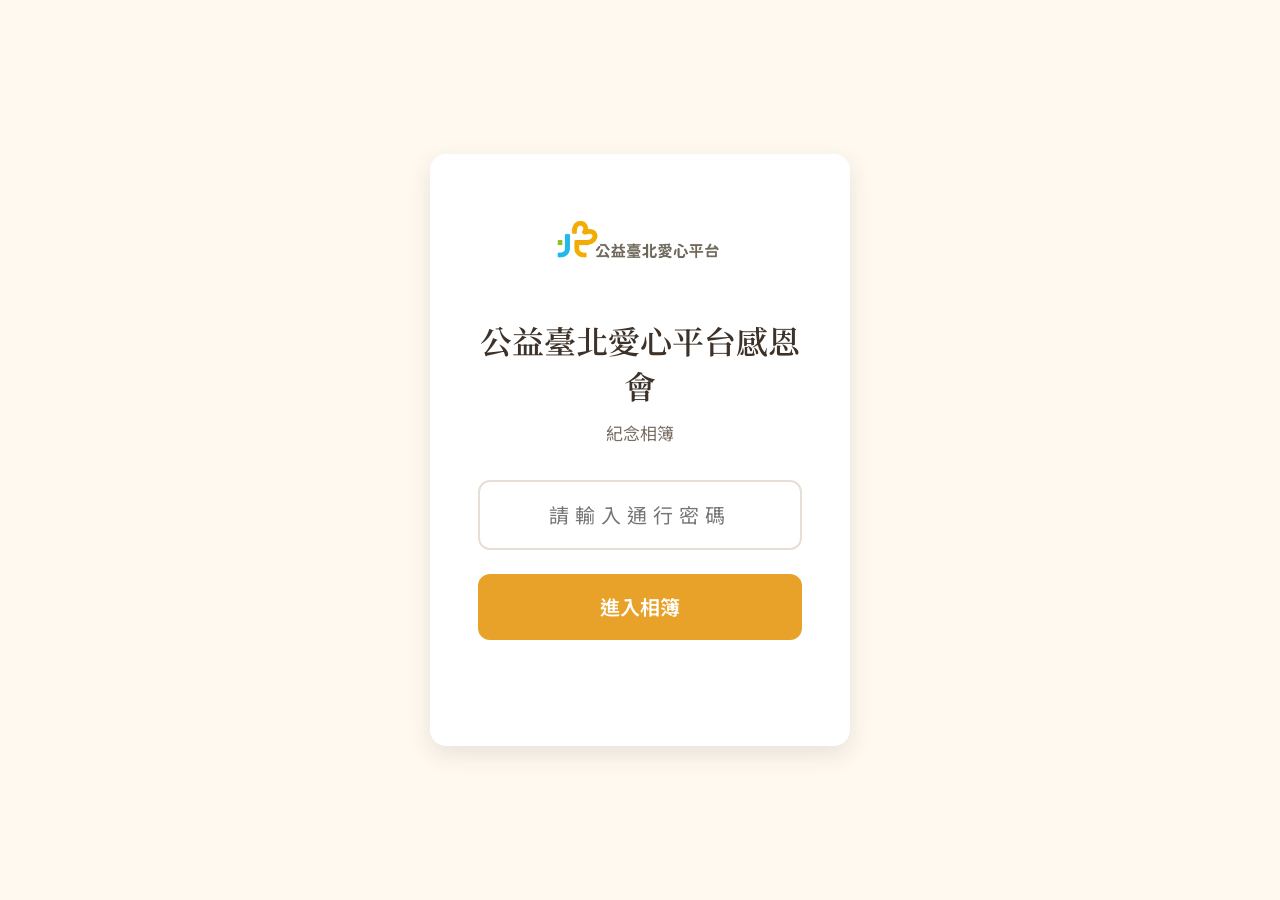
==== award.html @ 9b938a84 "deploy: initial deployment Co-Authored-By: Claude Opus 4.6 <noreply@anthropic.com>" ====
<!DOCTYPE html>
<html lang="zh-Hant">
<head>
  <meta charset="UTF-8">
<meta name="viewport" content="width=device-width, initial-scale=1.0">
<title>頒發感謝狀 - 公益臺北愛心平台感恩會</title>

<!-- OG Meta for LINE -->
<meta property="og:title" content="公益臺北愛心平台感恩會 紀念相簿">
<meta property="og:description" content="感謝您的愛心與支持，邀請您瀏覽活動紀念照片">
<meta property="og:image" content="assets/banner/banner.png">
<meta property="og:type" content="website">

<!-- Google Fonts -->
<link rel="preconnect" href="https://fonts.googleapis.com">
<link rel="preconnect" href="https://fonts.gstatic.com" crossorigin>
<link href="https://fonts.googleapis.com/css2?family=Noto+Sans+TC:wght@400;500;600;700&family=Noto+Serif+TC:wght@600;700&display=swap" rel="stylesheet">

<!-- CSS -->
<link rel="stylesheet" href="styles/variables.css">
<link rel="stylesheet" href="styles/reset.css">
<link rel="stylesheet" href="styles/typography.css">
<link rel="stylesheet" href="styles/layout.css">
<link rel="stylesheet" href="styles/components.css">

</head>
<body>
  <nav class="site-nav">
  <div class="container flex-between">
    <a href="home.html">
      <img src="assets/logo/logo.png" alt="公益臺北愛心平台" class="nav-logo">
    </a>
    <a href="home.html" class="nav-back"><span>&#x276E;</span> <span>返回</span></a>
  </div>
</nav>


  <!-- 分類標題 -->
  <section class="category-header">
    <h2>頒發感謝狀</h2>
    <p class="photo-count">56 張照片</p>
  </section>

  <!-- 照片 Grid -->
  <section class="section" style="padding-top: 0;">
    <div class="container">
      <div class="photo-grid">
        <div class="photo-thumb fade-in" data-id="1hTBKIY80ScfodT5m7yfDwM__0M0WpxG6" data-caption="" data-filename="0S9A0737.JPG"><img data-src="https://drive.google.com/thumbnail?id=1hTBKIY80ScfodT5m7yfDwM__0M0WpxG6&sz=w400" alt=""></div>
<div class="photo-thumb fade-in" data-id="1rqix9MvWHbp6eznF_7QA_4PvF2CaEjPY" data-caption="" data-filename="0S9A0743.JPG"><img data-src="https://drive.google.com/thumbnail?id=1rqix9MvWHbp6eznF_7QA_4PvF2CaEjPY&sz=w400" alt=""></div>
<div class="photo-thumb fade-in" data-id="1D1mM7UgnUJrBKVbi3zwCXtDhPWL4DLtp" data-caption="" data-filename="0S9A0747.JPG"><img data-src="https://drive.google.com/thumbnail?id=1D1mM7UgnUJrBKVbi3zwCXtDhPWL4DLtp&sz=w400" alt=""></div>
<div class="photo-thumb fade-in" data-id="16OtWYpB609xQ6dV7C21-GiZXfqPmvA0l" data-caption="" data-filename="0S9A0754.JPG"><img data-src="https://drive.google.com/thumbnail?id=16OtWYpB609xQ6dV7C21-GiZXfqPmvA0l&sz=w400" alt=""></div>
<div class="photo-thumb fade-in" data-id="1kt9wzj3GRYmQT6vp-5Wf1or2348fQHsH" data-caption="" data-filename="0S9A0767.JPG"><img data-src="https://drive.google.com/thumbnail?id=1kt9wzj3GRYmQT6vp-5Wf1or2348fQHsH&sz=w400" alt=""></div>
<div class="photo-thumb fade-in" data-id="1w5-OfsctsFMR0wRS5SEn62PicZaZlOOE" data-caption="" data-filename="0S9A0773.JPG"><img data-src="https://drive.google.com/thumbnail?id=1w5-OfsctsFMR0wRS5SEn62PicZaZlOOE&sz=w400" alt=""></div>
<div class="photo-thumb fade-in" data-id="1C3iq4yYSa3TQpjZTOcf_MdUqASuZRkHA" data-caption="" data-filename="0S9A0780.JPG"><img data-src="https://drive.google.com/thumbnail?id=1C3iq4yYSa3TQpjZTOcf_MdUqASuZRkHA&sz=w400" alt=""></div>
<div class="photo-thumb fade-in" data-id="1hza6xqUMh22DNZes1SWyHBUPTNP7xUwH" data-caption="" data-filename="0S9A0788.JPG"><img data-src="https://drive.google.com/thumbnail?id=1hza6xqUMh22DNZes1SWyHBUPTNP7xUwH&sz=w400" alt=""></div>
<div class="photo-thumb fade-in" data-id="1ATRD1hlkTgE_JkXGFcGfFt41uDZh9Cn3" data-caption="" data-filename="0S9A0794.JPG"><img data-src="https://drive.google.com/thumbnail?id=1ATRD1hlkTgE_JkXGFcGfFt41uDZh9Cn3&sz=w400" alt=""></div>
<div class="photo-thumb fade-in" data-id="1OjeS_r78PI4mHFp-Gt3MGgZaIO9wUgzI" data-caption="" data-filename="0S9A0802.JPG"><img data-src="https://drive.google.com/thumbnail?id=1OjeS_r78PI4mHFp-Gt3MGgZaIO9wUgzI&sz=w400" alt=""></div>
<div class="photo-thumb fade-in" data-id="1WucYxwaDZQnKKBfzmmJfTIrGUk7Paz59" data-caption="" data-filename="0S9A0803.JPG"><img data-src="https://drive.google.com/thumbnail?id=1WucYxwaDZQnKKBfzmmJfTIrGUk7Paz59&sz=w400" alt=""></div>
<div class="photo-thumb fade-in" data-id="1COvFPYYn2s9B98wXqhgGI5fr5uttLdl_" data-caption="" data-filename="0S9A0809.JPG"><img data-src="https://drive.google.com/thumbnail?id=1COvFPYYn2s9B98wXqhgGI5fr5uttLdl_&sz=w400" alt=""></div>
<div class="photo-thumb fade-in" data-id="150RCx-tTeShQvu4wvd_OO1d58TEy_Ld7" data-caption="" data-filename="0S9A0815.JPG"><img data-src="https://drive.google.com/thumbnail?id=150RCx-tTeShQvu4wvd_OO1d58TEy_Ld7&sz=w400" alt=""></div>
<div class="photo-thumb fade-in" data-id="1aHtfWdMaIexiYTPr9qhhPPbL_mAv5UAP" data-caption="" data-filename="0S9A0821.JPG"><img data-src="https://drive.google.com/thumbnail?id=1aHtfWdMaIexiYTPr9qhhPPbL_mAv5UAP&sz=w400" alt=""></div>
<div class="photo-thumb fade-in" data-id="1N2h077VraieuQ9cUTbIPj6joPcEV-2Ec" data-caption="" data-filename="0S9A0827.JPG"><img data-src="https://drive.google.com/thumbnail?id=1N2h077VraieuQ9cUTbIPj6joPcEV-2Ec&sz=w400" alt=""></div>
<div class="photo-thumb fade-in" data-id="1GIfGI2sFdI0TECr1cQjli2_RtvwfU0Cy" data-caption="" data-filename="0S9A0829.JPG"><img data-src="https://drive.google.com/thumbnail?id=1GIfGI2sFdI0TECr1cQjli2_RtvwfU0Cy&sz=w400" alt=""></div>
<div class="photo-thumb fade-in" data-id="1b-4ljis1AR4EURvG1oJSn80blmiBHUbf" data-caption="" data-filename="0S9A0834.JPG"><img data-src="https://drive.google.com/thumbnail?id=1b-4ljis1AR4EURvG1oJSn80blmiBHUbf&sz=w400" alt=""></div>
<div class="photo-thumb fade-in" data-id="1NzDQK__nemL3eltIj-4B-GHB9R3pQzy2" data-caption="" data-filename="0S9A0842.JPG"><img data-src="https://drive.google.com/thumbnail?id=1NzDQK__nemL3eltIj-4B-GHB9R3pQzy2&sz=w400" alt=""></div>
<div class="photo-thumb fade-in" data-id="19zk8UKy9YvlVJ2ycytZomYk9FDtyyPg2" data-caption="" data-filename="0S9A0845.JPG"><img data-src="https://drive.google.com/thumbnail?id=19zk8UKy9YvlVJ2ycytZomYk9FDtyyPg2&sz=w400" alt=""></div>
<div class="photo-thumb fade-in" data-id="1Iw4o1z5kn_3RMZnk8ggvsG0H9WiArbpl" data-caption="" data-filename="0S9A0851.JPG"><img data-src="https://drive.google.com/thumbnail?id=1Iw4o1z5kn_3RMZnk8ggvsG0H9WiArbpl&sz=w400" alt=""></div>
<div class="photo-thumb fade-in" data-id="1b0kV0VwCP5ncJMukAvV0shjLvShZBM4s" data-caption="" data-filename="0S9A0861.JPG"><img data-src="https://drive.google.com/thumbnail?id=1b0kV0VwCP5ncJMukAvV0shjLvShZBM4s&sz=w400" alt=""></div>
<div class="photo-thumb fade-in" data-id="1n3TOVcw5hU-wxJ3sDCc0vU6RC-dvSl0i" data-caption="" data-filename="0S9A0867.JPG"><img data-src="https://drive.google.com/thumbnail?id=1n3TOVcw5hU-wxJ3sDCc0vU6RC-dvSl0i&sz=w400" alt=""></div>
<div class="photo-thumb fade-in" data-id="1HjWaT7oLVKa4Jtp_5wSojpvyq3YOyVON" data-caption="" data-filename="0S9A0873.JPG"><img data-src="https://drive.google.com/thumbnail?id=1HjWaT7oLVKa4Jtp_5wSojpvyq3YOyVON&sz=w400" alt=""></div>
<div class="photo-thumb fade-in" data-id="1mnVYTLyAuJEO-6FaeKsC2CHfYhyh_8p9" data-caption="" data-filename="0S9A0882.JPG"><img data-src="https://drive.google.com/thumbnail?id=1mnVYTLyAuJEO-6FaeKsC2CHfYhyh_8p9&sz=w400" alt=""></div>
<div class="photo-thumb fade-in" data-id="10l1wAYb7Dt_6MUTRE6ctta4JZnbDt0wJ" data-caption="" data-filename="0S9A0889.JPG"><img data-src="https://drive.google.com/thumbnail?id=10l1wAYb7Dt_6MUTRE6ctta4JZnbDt0wJ&sz=w400" alt=""></div>
<div class="photo-thumb fade-in" data-id="1bIQrfXXjNKwKZ6DqfgNfylvE9VrCeNar" data-caption="" data-filename="0S9A0894.JPG"><img data-src="https://drive.google.com/thumbnail?id=1bIQrfXXjNKwKZ6DqfgNfylvE9VrCeNar&sz=w400" alt=""></div>
<div class="photo-thumb fade-in" data-id="1_-CmAY5KzyN9StPoJTna6itMNWOLAh4F" data-caption="" data-filename="0S9A0904.JPG"><img data-src="https://drive.google.com/thumbnail?id=1_-CmAY5KzyN9StPoJTna6itMNWOLAh4F&sz=w400" alt=""></div>
<div class="photo-thumb fade-in" data-id="1IrX1haXFPHzGjfCFZvCTjfnlSZqvw832" data-caption="" data-filename="0S9A0908.JPG"><img data-src="https://drive.google.com/thumbnail?id=1IrX1haXFPHzGjfCFZvCTjfnlSZqvw832&sz=w400" alt=""></div>
<div class="photo-thumb fade-in" data-id="1LasggNOg_0ep4yu7pvKgJP7P1U2AiMdT" data-caption="" data-filename="0S9A0915.JPG"><img data-src="https://drive.google.com/thumbnail?id=1LasggNOg_0ep4yu7pvKgJP7P1U2AiMdT&sz=w400" alt=""></div>
<div class="photo-thumb fade-in" data-id="1ozEGGvqrV7jDBeH02NKqjHRqTqisjkoy" data-caption="" data-filename="0S9A0921.JPG"><img data-src="https://drive.google.com/thumbnail?id=1ozEGGvqrV7jDBeH02NKqjHRqTqisjkoy&sz=w400" alt=""></div>
<div class="photo-thumb fade-in" data-id="1_9oMCp6SVhQQW4SV9SRwr1GTCeLbZ0o1" data-caption="" data-filename="0S9A0925.JPG"><img data-src="https://drive.google.com/thumbnail?id=1_9oMCp6SVhQQW4SV9SRwr1GTCeLbZ0o1&sz=w400" alt=""></div>
<div class="photo-thumb fade-in" data-id="18gHe6S6xf8rUOP4IaBP7YWzfqCynTFMm" data-caption="" data-filename="0S9A0932.JPG"><img data-src="https://drive.google.com/thumbnail?id=18gHe6S6xf8rUOP4IaBP7YWzfqCynTFMm&sz=w400" alt=""></div>
<div class="photo-thumb fade-in" data-id="1HnikzE705cYz6ygBvyMG9KuMpD1rex2k" data-caption="" data-filename="0S9A0942.JPG"><img data-src="https://drive.google.com/thumbnail?id=1HnikzE705cYz6ygBvyMG9KuMpD1rex2k&sz=w400" alt=""></div>
<div class="photo-thumb fade-in" data-id="1HZcYI5UqMUWFJ0TrP6OcmbfTUBdUBPMb" data-caption="" data-filename="0S9A0944.JPG"><img data-src="https://drive.google.com/thumbnail?id=1HZcYI5UqMUWFJ0TrP6OcmbfTUBdUBPMb&sz=w400" alt=""></div>
<div class="photo-thumb fade-in" data-id="1Rnv-B_VKscQ7ewwtzim-685JkzqGtmk1" data-caption="" data-filename="0S9A0951.JPG"><img data-src="https://drive.google.com/thumbnail?id=1Rnv-B_VKscQ7ewwtzim-685JkzqGtmk1&sz=w400" alt=""></div>
<div class="photo-thumb fade-in" data-id="1cxi8dfjeTaRIhmRxJ3UhaK284vD5k5bD" data-caption="" data-filename="0S9A0960.JPG"><img data-src="https://drive.google.com/thumbnail?id=1cxi8dfjeTaRIhmRxJ3UhaK284vD5k5bD&sz=w400" alt=""></div>
<div class="photo-thumb fade-in" data-id="1i5amVvqC8fArKyOg_K2tjkFd1LMs_oYN" data-caption="" data-filename="0S9A0962.JPG"><img data-src="https://drive.google.com/thumbnail?id=1i5amVvqC8fArKyOg_K2tjkFd1LMs_oYN&sz=w400" alt=""></div>
<div class="photo-thumb fade-in" data-id="1XUptHcHB7wFAc_A1Hyr_KKOoZ5RIyPXe" data-caption="" data-filename="0S9A0973.JPG"><img data-src="https://drive.google.com/thumbnail?id=1XUptHcHB7wFAc_A1Hyr_KKOoZ5RIyPXe&sz=w400" alt=""></div>
<div class="photo-thumb fade-in" data-id="1Bjy8WfbmhxmoeddVPakWM3qr98WodUbK" data-caption="" data-filename="0S9A0979.JPG"><img data-src="https://drive.google.com/thumbnail?id=1Bjy8WfbmhxmoeddVPakWM3qr98WodUbK&sz=w400" alt=""></div>
<div class="photo-thumb fade-in" data-id="1T33r7OHD1Xos6CrAZ78rrgke94hWcu9o" data-caption="" data-filename="0S9A0987.JPG"><img data-src="https://drive.google.com/thumbnail?id=1T33r7OHD1Xos6CrAZ78rrgke94hWcu9o&sz=w400" alt=""></div>
<div class="photo-thumb fade-in" data-id="1dVCTgtQm6jf21hxc4-yeuXUN4xIyvxAr" data-caption="" data-filename="0S9A0991.JPG"><img data-src="https://drive.google.com/thumbnail?id=1dVCTgtQm6jf21hxc4-yeuXUN4xIyvxAr&sz=w400" alt=""></div>
<div class="photo-thumb fade-in" data-id="19X2J43OAEi9BhuxW_CVDBUenHUcIrKd4" data-caption="" data-filename="0S9A0998.JPG"><img data-src="https://drive.google.com/thumbnail?id=19X2J43OAEi9BhuxW_CVDBUenHUcIrKd4&sz=w400" alt=""></div>
<div class="photo-thumb fade-in" data-id="1oouWNDntAFtYxRm8O4ZpJklYBzs_bF5q" data-caption="" data-filename="0S9A1009.JPG"><img data-src="https://drive.google.com/thumbnail?id=1oouWNDntAFtYxRm8O4ZpJklYBzs_bF5q&sz=w400" alt=""></div>
<div class="photo-thumb fade-in" data-id="1FluBd5sSrTiMXmLX-mMDybnGA1M72dEw" data-caption="" data-filename="0S9A1015.JPG"><img data-src="https://drive.google.com/thumbnail?id=1FluBd5sSrTiMXmLX-mMDybnGA1M72dEw&sz=w400" alt=""></div>
<div class="photo-thumb fade-in" data-id="14YGiqvMyRyWysjY39HDZ0dTjC_-xxIhR" data-caption="" data-filename="0S9A1023.JPG"><img data-src="https://drive.google.com/thumbnail?id=14YGiqvMyRyWysjY39HDZ0dTjC_-xxIhR&sz=w400" alt=""></div>
<div class="photo-thumb fade-in" data-id="1wq1wZf5HkkFnIkJGocpBWliorPSKaDlW" data-caption="" data-filename="0S9A1034.JPG"><img data-src="https://drive.google.com/thumbnail?id=1wq1wZf5HkkFnIkJGocpBWliorPSKaDlW&sz=w400" alt=""></div>
<div class="photo-thumb fade-in" data-id="1fm4BdI1pIY6t3e3sNhp55bFRnSfEh0T-" data-caption="" data-filename="0S9A1041.JPG"><img data-src="https://drive.google.com/thumbnail?id=1fm4BdI1pIY6t3e3sNhp55bFRnSfEh0T-&sz=w400" alt=""></div>
<div class="photo-thumb fade-in" data-id="1AXDTTohHBqLbSXermwVVLo_14to5AGYe" data-caption="" data-filename="0S9A1047.JPG"><img data-src="https://drive.google.com/thumbnail?id=1AXDTTohHBqLbSXermwVVLo_14to5AGYe&sz=w400" alt=""></div>
<div class="photo-thumb fade-in" data-id="1VDv6jfmX1z40E8JYxZdC0m4NVa1-gcL_" data-caption="" data-filename="0S9A1054.JPG"><img data-src="https://drive.google.com/thumbnail?id=1VDv6jfmX1z40E8JYxZdC0m4NVa1-gcL_&sz=w400" alt=""></div>
<div class="photo-thumb fade-in" data-id="1SKjOz-15r1Da1s9KBdzus0KcD7c_zdED" data-caption="" data-filename="0S9A1059.JPG"><img data-src="https://drive.google.com/thumbnail?id=1SKjOz-15r1Da1s9KBdzus0KcD7c_zdED&sz=w400" alt=""></div>
<div class="photo-thumb fade-in" data-id="1jtz_uDz7ZgqSjiQLfaIzNYbsAbS2wrC8" data-caption="" data-filename="0S9A1068.JPG"><img data-src="https://drive.google.com/thumbnail?id=1jtz_uDz7ZgqSjiQLfaIzNYbsAbS2wrC8&sz=w400" alt=""></div>
<div class="photo-thumb fade-in" data-id="1Q-k302GEweFhEFzrfmQfbCzb6MKKKsF7" data-caption="" data-filename="0S9A1074.JPG"><img data-src="https://drive.google.com/thumbnail?id=1Q-k302GEweFhEFzrfmQfbCzb6MKKKsF7&sz=w400" alt=""></div>
<div class="photo-thumb fade-in" data-id="15J7CC1IZ_FhtQW-tQBqMcIQ-OC3j3-8k" data-caption="" data-filename="0S9A1081.JPG"><img data-src="https://drive.google.com/thumbnail?id=15J7CC1IZ_FhtQW-tQBqMcIQ-OC3j3-8k&sz=w400" alt=""></div>
<div class="photo-thumb fade-in" data-id="1iB8VqE0D6M0O1g-PnbXi0bYsAAvSalXH" data-caption="" data-filename="0S9A1087.JPG"><img data-src="https://drive.google.com/thumbnail?id=1iB8VqE0D6M0O1g-PnbXi0bYsAAvSalXH&sz=w400" alt=""></div>
<div class="photo-thumb fade-in" data-id="1GOXk5DBVRjse2RBRsVOF0lD8OdbqZiXP" data-caption="" data-filename="0S9A1094.JPG"><img data-src="https://drive.google.com/thumbnail?id=1GOXk5DBVRjse2RBRsVOF0lD8OdbqZiXP&sz=w400" alt=""></div>
<div class="photo-thumb fade-in" data-id="1z3ZhHJszQOvzxbA_P_ikZkF5v-Tso5vo" data-caption="" data-filename="0S9A1110.JPG"><img data-src="https://drive.google.com/thumbnail?id=1z3ZhHJszQOvzxbA_P_ikZkF5v-Tso5vo&sz=w400" alt=""></div>
      </div>
    </div>
  </section>

  <!-- Lightbox -->
  <div id="lightbox" class="lightbox">
    <button class="lightbox-close" aria-label="關閉">&#x2715;</button>
    <button class="lightbox-nav lightbox-prev" aria-label="上一張">&#x276E;</button>
    <div class="lightbox-content">
      <img class="lightbox-img" src="" alt="">
    </div>
    <button class="lightbox-nav lightbox-next" aria-label="下一張">&#x276F;</button>
    <div class="lightbox-toolbar">
      <span class="lightbox-caption"></span>
      <span class="lightbox-counter"></span>
      <a class="btn-download lightbox-download" href="#" download>
        <svg viewBox="0 0 24 24" fill="none" stroke="currentColor" stroke-width="2" stroke-linecap="round" stroke-linejoin="round"><path d="M21 15v4a2 2 0 01-2 2H5a2 2 0 01-2-2v-4"/><polyline points="7 10 12 15 17 10"/><line x1="12" y1="15" x2="12" y2="3"/></svg>
        下載照片
      </a>
    </div>
  </div>

  <footer class="site-footer">
  <div class="container">
    <img src="assets/logo/logo.png" alt="公益臺北愛心平台" class="footer-logo">
    <p>主辦單位：臺北市政府社會局</p>
    <p style="margin-top: var(--space-xs);">2025-05-11 公益臺北愛心平台感恩會</p>
  </div>
</footer>


  <script src="js/password-gate.js"></script>
  <script src="js/lightbox.js"></script>
  <script src="js/lazy-load.js"></script>
  <script src="js/nav.js"></script>
</body>
</html>
---- styles/variables.css ----
:root {
  /* 色彩 - 取自 logo 與 banner */
  --color-primary: #E8A229;       /* 暖橘金 - logo 愛心色 */
  --color-primary-light: #F5C96A; /* 淺金 */
  --color-primary-dark: #C8871E;  /* 深金 */
  --color-secondary: #3BAAB4;     /* 青綠 - logo 人形色 */
  --color-secondary-light: #6DC8CF;
  --color-accent: #8CC63F;        /* 綠色 - logo 點綴 */
  --color-bg: #FFF9F0;            /* 米白暖底 */
  --color-bg-card: #FFFFFF;       /* 卡片白 */
  --color-bg-dark: #1A2744;       /* 深藍 - banner 夜空色 */
  --color-text: #3D3229;          /* 深棕 */
  --color-text-light: #7A6E63;    /* 淺棕 */
  --color-text-inverse: #FFFFFF;  /* 反白 */
  --color-border: #E8DFD4;        /* 邊框 */
  --color-overlay: rgba(26, 39, 68, 0.85); /* lightbox 遮罩 */

  /* 字體 */
  --font-heading: 'Noto Serif TC', serif;
  --font-body: 'Noto Sans TC', sans-serif;

  /* 字級（長輩友善） */
  --text-xs: 0.875rem;   /* 14px */
  --text-sm: 1rem;       /* 16px */
  --text-base: 1.0625rem;/* 17px - 最小內文 */
  --text-lg: 1.25rem;    /* 20px */
  --text-xl: 1.5rem;     /* 24px */
  --text-2xl: 2rem;      /* 32px */
  --text-3xl: 2.5rem;    /* 40px */

  /* 行高 */
  --leading-tight: 1.4;
  --leading-normal: 1.7;
  --leading-loose: 2;

  /* 間距 */
  --space-xs: 0.5rem;
  --space-sm: 0.75rem;
  --space-md: 1rem;
  --space-lg: 1.5rem;
  --space-xl: 2rem;
  --space-2xl: 3rem;
  --space-3xl: 4rem;

  /* 圓角 */
  --radius-sm: 8px;
  --radius-md: 12px;
  --radius-lg: 16px;
  --radius-full: 9999px;

  /* 陰影 */
  --shadow-sm: 0 1px 3px rgba(61, 50, 41, 0.08);
  --shadow-md: 0 4px 12px rgba(61, 50, 41, 0.1);
  --shadow-lg: 0 8px 24px rgba(61, 50, 41, 0.12);

  /* 容器 */
  --container-max: 1200px;
  --container-padding: var(--space-lg);

  /* 動畫 */
  --transition-fast: 0.2s ease;
  --transition-normal: 0.3s ease;
}
---- styles/typography.css ----
body {
  font-family: var(--font-body);
  font-size: var(--text-base);
  line-height: var(--leading-normal);
  color: var(--color-text);
  background-color: var(--color-bg);
}

h1, h2, h3, h4 {
  font-family: var(--font-heading);
  line-height: var(--leading-tight);
  color: var(--color-text);
}

h1 {
  font-size: var(--text-3xl);
  font-weight: 700;
}

h2 {
  font-size: var(--text-2xl);
  font-weight: 600;
}

h3 {
  font-size: var(--text-xl);
  font-weight: 600;
}

h4 {
  font-size: var(--text-lg);
  font-weight: 600;
}

p {
  margin-bottom: var(--space-md);
}

.text-light {
  color: var(--color-text-light);
}

.text-center {
  text-align: center;
}

@media (max-width: 768px) {
  h1 { font-size: var(--text-2xl); }
  h2 { font-size: var(--text-xl); }
  h3 { font-size: var(--text-lg); }
}
---- styles/layout.css ----
.container {
  max-width: var(--container-max);
  margin: 0 auto;
  padding: 0 var(--container-padding);
}

.section {
  padding: var(--space-3xl) 0;
}

/* Grid 系統 */
.photo-grid {
  display: grid;
  grid-template-columns: repeat(2, 1fr);
  gap: var(--space-md);
}

@media (min-width: 576px) {
  .photo-grid {
    grid-template-columns: repeat(3, 1fr);
  }
}

@media (min-width: 992px) {
  .photo-grid {
    grid-template-columns: repeat(4, 1fr);
    gap: var(--space-lg);
  }
}

/* 首頁分類入口 */
.category-nav {
  display: grid;
  gap: var(--space-lg);
}

/* 主秀（感謝狀）佔滿寬，次要兩個並排 */
.category-nav .category-card.featured {
  grid-column: 1 / -1;
}

.category-nav .category-cards-secondary {
  display: grid;
  grid-template-columns: repeat(2, 1fr);
  gap: var(--space-lg);
}

@media (max-width: 575px) {
  .category-nav .category-cards-secondary {
    grid-template-columns: 1fr;
  }
}

/* Flex 工具 */
.flex-center {
  display: flex;
  align-items: center;
  justify-content: center;
}

.flex-between {
  display: flex;
  align-items: center;
  justify-content: space-between;
}
---- styles/components.css ----
/* === 導覽列 === */
.site-nav {
  background: var(--color-bg-card);
  box-shadow: var(--shadow-sm);
  padding: var(--space-sm) 0;
  position: sticky;
  top: 0;
  z-index: 100;
}

.site-nav .container {
  display: flex;
  align-items: center;
  justify-content: space-between;
}

.site-nav .nav-logo {
  height: 40px;
  width: auto;
}

.site-nav .nav-back {
  display: flex;
  align-items: center;
  gap: var(--space-xs);
  font-size: var(--text-base);
  color: var(--color-text-light);
  min-height: 44px;
  min-width: 44px;
  padding: var(--space-xs);
  transition: color var(--transition-fast);
}

.site-nav .nav-back:hover {
  color: var(--color-primary);
}

/* === Banner === */
.hero-banner {
  position: relative;
  overflow: hidden;
  background: var(--color-bg-dark);
}

.hero-banner img {
  width: 100%;
  height: auto;
  display: block;
  max-height: 320px;
  object-fit: cover;
}

@media (max-width: 768px) {
  .hero-banner img {
    max-height: 200px;
  }
}

.hero-overlay {
  position: absolute;
  bottom: 0;
  left: 0;
  right: 0;
  padding: var(--space-2xl) var(--space-lg);
  background: linear-gradient(transparent, rgba(26, 39, 68, 0.7));
  color: var(--color-text-inverse);
  text-align: center;
}

.hero-overlay h1 {
  color: var(--color-text-inverse);
  text-shadow: 0 2px 8px rgba(0, 0, 0, 0.3);
}

.hero-overlay .subtitle {
  font-size: var(--text-lg);
  margin-top: var(--space-sm);
  opacity: 0.9;
}

/* === 卡片 === */
.category-card {
  background: var(--color-bg-card);
  border-radius: var(--radius-lg);
  overflow: hidden;
  box-shadow: var(--shadow-md);
  transition: transform var(--transition-normal), box-shadow var(--transition-normal);
  cursor: pointer;
  display: block;
}

.category-card:hover {
  transform: translateY(-4px);
  box-shadow: var(--shadow-lg);
}

.category-card .card-image {
  width: 100%;
  aspect-ratio: 16 / 9;
  object-fit: cover;
  background: var(--color-border);
}

.category-card.featured .card-image {
  aspect-ratio: 21 / 9;
}

/* 圖片未載入前隱藏空白，載入後淡入 */
.category-card .card-image[data-src] {
  opacity: 0;
}

.category-card .card-image:not([data-src]) {
  opacity: 1;
  transition: opacity 0.4s ease;
}

.category-card .card-body {
  padding: var(--space-lg);
}

.category-card .card-title {
  font-family: var(--font-heading);
  font-size: var(--text-xl);
  margin-bottom: var(--space-xs);
}

.category-card .card-desc {
  color: var(--color-text-light);
  font-size: var(--text-base);
}

.category-card .card-arrow {
  display: inline-flex;
  align-items: center;
  gap: var(--space-xs);
  color: var(--color-primary);
  font-weight: 600;
  margin-top: var(--space-sm);
  font-size: var(--text-base);
}

/* === 照片縮圖 === */
.photo-thumb {
  position: relative;
  border-radius: var(--radius-md);
  overflow: hidden;
  cursor: pointer;
  aspect-ratio: 1;
  background: var(--color-border);
}

.photo-thumb img {
  width: 100%;
  height: 100%;
  object-fit: cover;
  transition: transform var(--transition-normal);
}

.photo-thumb:hover img {
  transform: scale(1.05);
}

.photo-thumb .thumb-caption {
  position: absolute;
  bottom: 0;
  left: 0;
  right: 0;
  padding: var(--space-sm);
  background: linear-gradient(transparent, rgba(0, 0, 0, 0.6));
  color: var(--color-text-inverse);
  font-size: var(--text-sm);
}

/* === Lightbox === */
.lightbox {
  position: fixed;
  inset: 0;
  z-index: 1000;
  background: var(--color-overlay);
  display: none;
  align-items: center;
  justify-content: center;
  flex-direction: column;
}

.lightbox.active {
  display: flex;
}

.lightbox-content {
  position: relative;
  max-width: 95vw;
  max-height: 85vh;
  display: flex;
  align-items: center;
  justify-content: center;
}

.lightbox-content img {
  max-width: 100%;
  max-height: 85vh;
  object-fit: contain;
  border-radius: var(--radius-sm);
}

.lightbox-close {
  position: absolute;
  top: var(--space-md);
  right: var(--space-md);
  width: 48px;
  height: 48px;
  display: flex;
  align-items: center;
  justify-content: center;
  background: rgba(255, 255, 255, 0.15);
  color: white;
  border-radius: var(--radius-full);
  font-size: 1.5rem;
  z-index: 1001;
  transition: background var(--transition-fast);
}

.lightbox-close:hover {
  background: rgba(255, 255, 255, 0.3);
}

.lightbox-nav {
  position: absolute;
  top: 50%;
  transform: translateY(-50%);
  width: 52px;
  height: 52px;
  display: flex;
  align-items: center;
  justify-content: center;
  background: rgba(255, 255, 255, 0.15);
  color: white;
  border-radius: var(--radius-full);
  font-size: 1.5rem;
  z-index: 1001;
  transition: background var(--transition-fast);
}

.lightbox-nav:hover {
  background: rgba(255, 255, 255, 0.3);
}

.lightbox-prev {
  left: var(--space-md);
}

.lightbox-next {
  right: var(--space-md);
}

.lightbox-toolbar {
  margin-top: var(--space-lg);
  display: flex;
  align-items: center;
  gap: var(--space-md);
}

.lightbox-caption {
  color: var(--color-text-inverse);
  font-size: var(--text-base);
  text-align: center;
}

.lightbox-counter {
  color: rgba(255, 255, 255, 0.7);
  font-size: var(--text-sm);
}

/* === 下載按鈕 === */
.btn-download {
  display: inline-flex;
  align-items: center;
  gap: var(--space-xs);
  background: var(--color-primary);
  color: white;
  padding: var(--space-sm) var(--space-lg);
  border-radius: var(--radius-full);
  font-size: var(--text-base);
  font-weight: 600;
  min-height: 48px;
  min-width: 44px;
  transition: background var(--transition-fast);
}

.btn-download:hover {
  background: var(--color-primary-dark);
}

.btn-download svg {
  width: 20px;
  height: 20px;
}

/* === 密碼頁 === */
.password-page {
  min-height: 100vh;
  display: flex;
  align-items: center;
  justify-content: center;
  background: var(--color-bg);
}

.password-box {
  background: var(--color-bg-card);
  border-radius: var(--radius-lg);
  padding: var(--space-2xl);
  box-shadow: var(--shadow-lg);
  text-align: center;
  max-width: 420px;
  width: 90%;
}

.password-box .logo {
  max-width: 200px;
  margin: 0 auto var(--space-xl);
}

.password-box h2 {
  margin-bottom: var(--space-sm);
}

.password-box .hint {
  color: var(--color-text-light);
  margin-bottom: var(--space-xl);
}

.password-input {
  width: 100%;
  padding: var(--space-md);
  border: 2px solid var(--color-border);
  border-radius: var(--radius-md);
  font-size: var(--text-lg);
  text-align: center;
  letter-spacing: 0.3em;
  outline: none;
  transition: border-color var(--transition-fast);
}

.password-input:focus {
  border-color: var(--color-primary);
}

.password-input.error {
  border-color: #e74c3c;
  animation: shake 0.4s ease;
}

.password-submit {
  width: 100%;
  padding: var(--space-md);
  margin-top: var(--space-lg);
  background: var(--color-primary);
  color: white;
  border-radius: var(--radius-md);
  font-size: var(--text-lg);
  font-weight: 600;
  min-height: 52px;
  transition: background var(--transition-fast);
}

.password-submit:hover {
  background: var(--color-primary-dark);
}

.password-error {
  color: #e74c3c;
  margin-top: var(--space-md);
  font-size: var(--text-base);
  min-height: 1.5em;
}

@keyframes shake {
  0%, 100% { transform: translateX(0); }
  25% { transform: translateX(-8px); }
  75% { transform: translateX(8px); }
}

/* === 頁尾 === */
.site-footer {
  background: var(--color-bg-dark);
  color: var(--color-text-inverse);
  text-align: center;
  padding: var(--space-2xl) var(--space-lg);
}

.site-footer .footer-logo {
  height: 36px;
  margin: 0 auto var(--space-md);
  filter: brightness(0) invert(1);
}

.site-footer p {
  opacity: 0.7;
  font-size: var(--text-sm);
}

/* === 活動簡介 === */
.intro-section {
  text-align: center;
  max-width: 720px;
  margin: 0 auto;
  padding: var(--space-3xl) var(--space-lg);
}

.intro-section .organizer {
  display: inline-flex;
  align-items: center;
  gap: var(--space-xs);
  color: var(--color-text-light);
  font-size: var(--text-sm);
  margin-bottom: var(--space-lg);
}

.intro-section .event-date {
  color: var(--color-primary);
  font-family: var(--font-heading);
  font-size: var(--text-lg);
  margin-bottom: var(--space-md);
}

.intro-section .description {
  font-size: var(--text-lg);
  line-height: var(--leading-loose);
  color: var(--color-text-light);
}

/* === 分類頁 Header === */
.category-header {
  text-align: center;
  padding: var(--space-2xl) var(--space-lg) var(--space-xl);
}

.category-header h2 {
  margin-bottom: var(--space-sm);
}

.category-header .photo-count {
  color: var(--color-text-light);
}

/* === Fade-in 動畫 === */
.fade-in {
  opacity: 0;
  transform: translateY(16px);
  transition: opacity 0.6s ease, transform 0.6s ease;
}

.fade-in.visible {
  opacity: 1;
  transform: translateY(0);
}

@media (prefers-reduced-motion: reduce) {
  .fade-in {
    opacity: 1;
    transform: none;
    transition: none;
  }
}
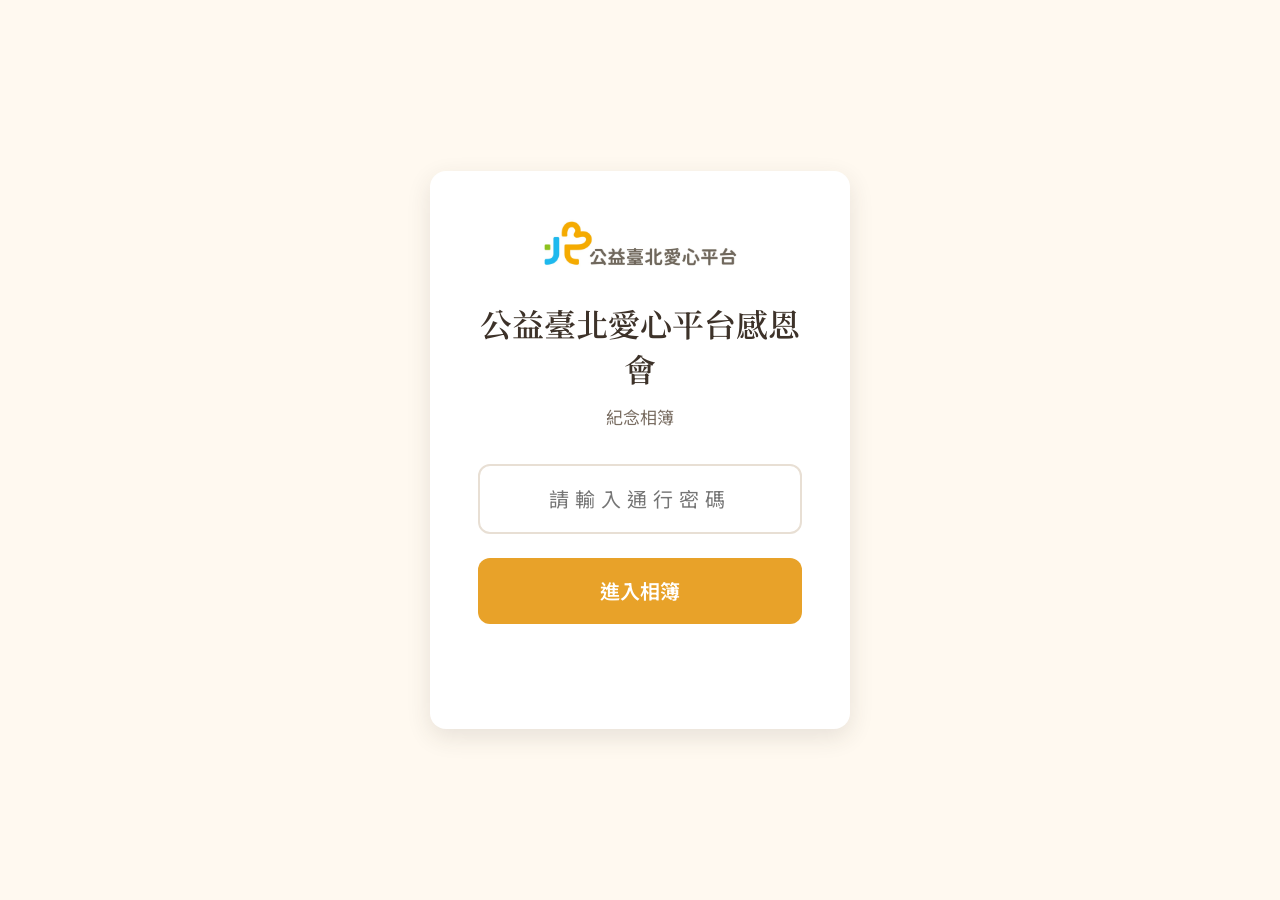
==== commit 74990313: "update: 移除已刪除的重複照片 0S9A0803.JPG（55張） Co-Authored-By: Claude Opus 4.6 <noreply@anthropic.com>" ====
--- a/award.html
+++ b/award.html
@@ -38,7 +38,7 @@
   <!-- 分類標題 -->
   <section class="category-header">
     <h2>頒發感謝狀</h2>
-    <p class="photo-count">56 張照片</p>
+    <p class="photo-count">55 張照片</p>
   </section>
 
   <!-- 照片 Grid -->
@@ -55,7 +55,6 @@
 <div class="photo-thumb fade-in" data-id="1hza6xqUMh22DNZes1SWyHBUPTNP7xUwH" data-caption="" data-filename="0S9A0788.JPG"><img data-src="https://drive.google.com/thumbnail?id=1hza6xqUMh22DNZes1SWyHBUPTNP7xUwH&sz=w400" alt=""></div>
 <div class="photo-thumb fade-in" data-id="1ATRD1hlkTgE_JkXGFcGfFt41uDZh9Cn3" data-caption="" data-filename="0S9A0794.JPG"><img data-src="https://drive.google.com/thumbnail?id=1ATRD1hlkTgE_JkXGFcGfFt41uDZh9Cn3&sz=w400" alt=""></div>
 <div class="photo-thumb fade-in" data-id="1OjeS_r78PI4mHFp-Gt3MGgZaIO9wUgzI" data-caption="" data-filename="0S9A0802.JPG"><img data-src="https://drive.google.com/thumbnail?id=1OjeS_r78PI4mHFp-Gt3MGgZaIO9wUgzI&sz=w400" alt=""></div>
-<div class="photo-thumb fade-in" data-id="1WucYxwaDZQnKKBfzmmJfTIrGUk7Paz59" data-caption="" data-filename="0S9A0803.JPG"><img data-src="https://drive.google.com/thumbnail?id=1WucYxwaDZQnKKBfzmmJfTIrGUk7Paz59&sz=w400" alt=""></div>
 <div class="photo-thumb fade-in" data-id="1COvFPYYn2s9B98wXqhgGI5fr5uttLdl_" data-caption="" data-filename="0S9A0809.JPG"><img data-src="https://drive.google.com/thumbnail?id=1COvFPYYn2s9B98wXqhgGI5fr5uttLdl_&sz=w400" alt=""></div>
 <div class="photo-thumb fade-in" data-id="150RCx-tTeShQvu4wvd_OO1d58TEy_Ld7" data-caption="" data-filename="0S9A0815.JPG"><img data-src="https://drive.google.com/thumbnail?id=150RCx-tTeShQvu4wvd_OO1d58TEy_Ld7&sz=w400" alt=""></div>
 <div class="photo-thumb fade-in" data-id="1aHtfWdMaIexiYTPr9qhhPPbL_mAv5UAP" data-caption="" data-filename="0S9A0821.JPG"><img data-src="https://drive.google.com/thumbnail?id=1aHtfWdMaIexiYTPr9qhhPPbL_mAv5UAP&sz=w400" alt=""></div>
@@ -125,9 +124,9 @@
 
   <footer class="site-footer">
   <div class="container">
-    <img src="assets/logo/logo.png" alt="公益臺北愛心平台" class="footer-logo">
+    <p class="footer-title">公益臺北愛心平台感恩會</p>
     <p>主辦單位：臺北市政府社會局</p>
-    <p style="margin-top: var(--space-xs);">2025-05-11 公益臺北愛心平台感恩會</p>
+    <p style="margin-top: var(--space-xs);">2025-05-11</p>
   </div>
 </footer>
 
--- a/styles/components.css
+++ b/styles/components.css
@@ -15,7 +15,7 @@
 }
 
 .site-nav .nav-logo {
-  height: 40px;
+  height: 100px;
   width: auto;
 }
 
@@ -389,10 +389,11 @@
   padding: var(--space-2xl) var(--space-lg);
 }
 
-.site-footer .footer-logo {
-  height: 36px;
-  margin: 0 auto var(--space-md);
-  filter: brightness(0) invert(1);
+.site-footer .footer-title {
+  font-family: var(--font-heading);
+  font-size: var(--text-lg);
+  font-weight: 600;
+  margin-bottom: var(--space-md);
 }
 
 .site-footer p {
